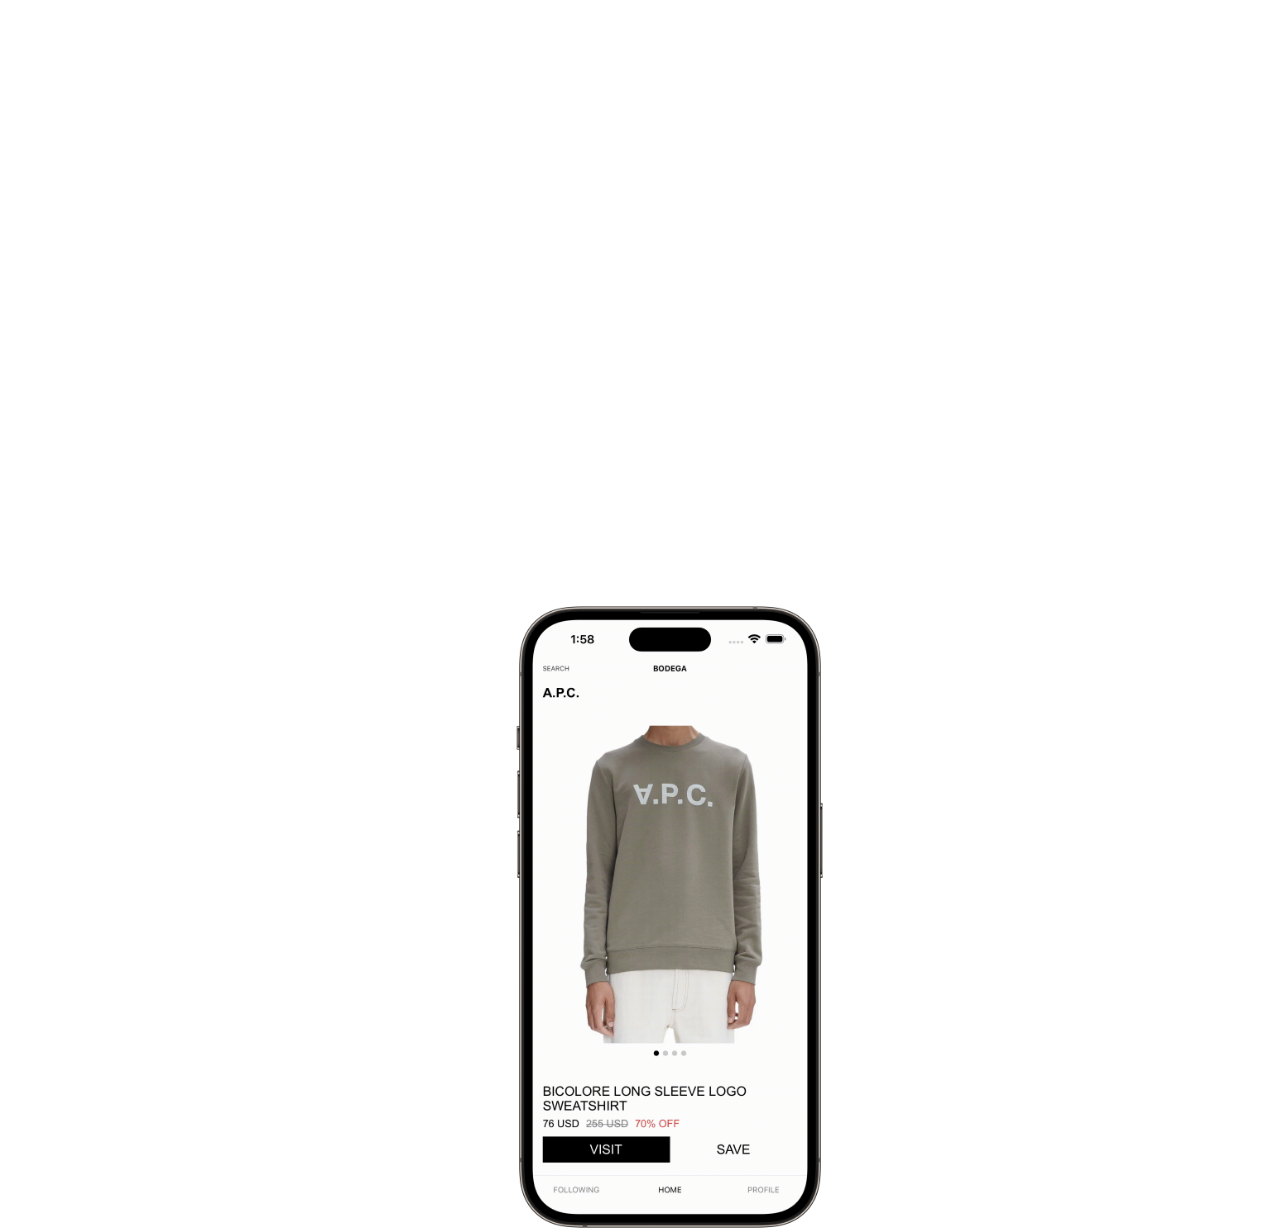
==== beta/index.html @ 0b5997a5 "[New directory] added a /beta route" ====
<!DOCTYPE html>
<!--
  Ethereal by HTML5 UP
  html5up.net | @ajlkn
  Free for personal and commercial use under the CCA 3.0 license (html5up.net/license)
-->
<html>
<head>
  <!-- Google tag (gtag.js) -->
  <script async src="https://www.googletagmanager.com/gtag/js?id=G-GBZMNVBHLN"></script> 
  <script>
    window.dataLayer = window.dataLayer || [];
    function gtag(){dataLayer.push(arguments);}
    gtag('js', new Date());

    gtag('config', 'G-GBZMNVBHLN');

    // Track button clicks
    function trackButtonClick() {
      gtag('event', 'click', {
        'event_category': 'button',
        'event_label': 'Get Early Access',
      });
    }


    function openModal() {
      document.getElementById('emailModal').style.display = 'block';
    }

    function closeModal() {
      document.getElementById('emailModal').style.display = 'none';
    }

      // Close the modal when clicking outside of it
      window.addEventListener('click', function(event) {
        if (event.target === document.getElementById('emailModal')) {
          closeModal();
        }
        if (event.target === document.getElementById('email_form_container')) {
          closeModal();
        }
      });

  </script>
  <title>BODEGA: Streamline Your Shopping Experience</title>
  <meta name="viewport" content="width=device-width, initial-scale=1, user-scalable=no" />

  <style>
    body {
      font-family: Arial, sans-serif;
      margin: 0;
      background: #ffffff;
      /* color: #000000; */
      display: flex;
      flex-direction: column;
      justify-content: space-between;
      min-height: 100vh;
      padding: 0 10%;
      overflow: hidden;
      position: relative; /* Needed for absolute positioning */
    }

    a {
      text-decoration: none;
    }

    .navbar {
      display: flex;
      justify-content: space-between;
      align-items: center;
      position: fixed;
      top: 0;
      left: 0;
      right: 0;
      /* background: #ffffff; */
      padding: 30px;
      box-sizing: border-box;
      z-index: 10;
    }

    .navbar .logo {
      color: white;
      font-size: 1.5em;
      font-weight: bold;
    }

    .header {
    text-align: center;
    padding-left: 30px;
    padding-right: 30px;
    display: flex;
    flex-direction: column;
    justify-content: center;
    width: 100%;
    gap: 15px;
    margin-top: 20vh; /* Adjust this value as needed */
    z-index: 3; /* Ensure header is on top of video */
  }

    .header-subtitle {
      font-weight: lighter;
      font-size: 4.5rem;
      color: white;
    }

    .header h1 {
      font-size: 3em;
      text-transform: uppercase;
      margin: 0;
    }

    .header h1 span {
      color: #ff69b4;
    }

    .header h2 {
      color: white;
      margin-bottom: 0.5rem;
      margin-top: 0rem;
    }

    .get-updates {
      margin-top: 1rem;
    }

    .content h2 span,
    .content p span,
    ul.benefits li span {
      color: #ff69b4;
    }

    .content {
      margin: 20px;
      text-align: justify;
      min-height: 100vh;
      display: flex;
      flex-direction: column;
      justify-content: center;
      align-items: center;
      z-index: 2; /* Ensure header is on top of video */
    }

    .content h2 {
      font-size: 2em;
      margin: 20px 0;
      text-align: center;
    }

    .content p {
      font-size: 1.2em;
      line-height: 1.6em;
    }

    .btn {
      display: inline-block;
      font-size: 1.2em;
      padding: 10px 20px;
      color: #ffffff;
      background-color: #000000;
      border: none;
      border-radius: 25px;
      transition: all 0.3s ease 0s;
      cursor: pointer;
      outline: none;
    }

    .btn:hover {
      background-color: #ff69b4;
      color: #ffffff;
    }

    .top-btn {
      display: inline-block;
      font-size: 1.2em;
      padding: 10px 20px;
      color: white;
      /* background-color: white; */
      border: white solid 1px;
      transition: all 0.3s ease 0s;
      cursor: pointer;
      outline: none;
    }

    .top-btn:hover {
      background-color: white;
      color: black;
    }

    .footer {
      bottom: 0;
      left: 0;
      right: 0;
      display: flex;
      flex-direction: row;
      justify-content: space-between;
      padding-left: 30px;
      padding-right: 30px;
      padding-bottom: 10px;
      position: fixed;
      box-sizing: border-box;
      width: 100%;
      /* background: #ffffff; */
      font-size: 0.7rem;
      z-index: 10; /* Ensure footer is on top of video */
    }

    .background-video {
      position: absolute;
      top: 0;
      left: 0;
      width: 100%;
      height: 100%;
      object-fit: cover; /* Cover entire viewport */
      filter: brightness(50%);
      z-index: 1; /* Place video behind content */
    }

    input[type="email"] {
      padding: 10px;
      font-size: 1em;
      border: 1px solid #000000;
      margin-right: 10px;
      outline: none;
      box-sizing: border-box;
      width: 50%;
      max-width: 400px;
    }

    ul.benefits {
      list-style-type: none;
      padding: 0;
    }

    ul.benefits li {
      font-size: 1.5em;
      margin: 20px 0;
    }

    /* New CSS styles */
    .header-container {
      display: flex;
      flex-direction: row;
      align-items: center;
      justify-content: center;
      z-index: 9;
    }

    .header-content {
      display: flex;
      flex-direction: column;
      align-items: center;
      justify-content: center;
      text-align: center;
    }

    .header-image {
      flex-shrink: 0;
      margin-top: 50px; /* Adjust the margin as needed */
      max-height: 70vh; /* Adjust the width as needed */
    }

    .scroll-arrow {
      position: absolute;
      bottom: 20px;
      left: 50%;
      transform: translateX(-50%);
      cursor: pointer;
      color: #000000;
      font-size: 3em;
      z-index: 3;
    }

    .content {
      margin: 20px;
      text-align: justify;
      min-height: 100vh;
      display: flex;
      flex-direction: column;
      justify-content: center;
      align-items: center;
    }

    .content-container {
      margin-top: 2rem;
      display: flex;
      flex-direction: row;
      align-items: center;
      justify-content: space-between;
      max-width: 1200px; /* Adjust the max-width as needed */
    }

    .content-image {
      flex-shrink: 0;
      margin-right: 20px; /* Adjust the margin as needed */
    }

    .content-image img {
      max-width: 20vw; /* Adjust the width as needed */
    }

    .content-text {
      flex-grow: 1;
    }

    .footer p {
      color: white;
    }

    .footer a {
      color: white;
    }

    .footer a:visited {
      color: white; /* Set the color you want for visited links */
    }

    .iphone-image-container {
      margin-top: 20px; /* Add margin to separate the image from the subtitles */
      display: flex;
      justify-content: center;
      align-items: center;
      z-index: 11;
    }

    .email_modal {
      display:none;
      position:fixed;
      top:0;
      left:0;
      width:100%;
      height:100%;
      background-color:rgba(0,0,0,0.8)
      ;z-index:20;
    }

    .email_form_container {
      position:absolute;
      top:50%;
      left:50%;
      transform:translate(-50%, -50%);
      /* background:white; */
      padding:20px;
      width: 350px;
      height: 650px;
    }

    .submit_button {
      color: white;
      background:black;
      border: none;
      height: 40px;
    }

    .submit_button:hover {
      color: white;
      background:black;
      border: none;
      height: 40px;
      cursor: pointer
    }


    .email_form{
      display: flex;
      justify-content: center;
      flex-direction: column;
    }

    .email_input {
      width: 100% !important;
      max-width: None !important;
      margin-bottom: 10px;
    }

    .email_title {
      align-self: center;
      margin-bottom: 10px;
    }


    .closeButton {
    position: absolute;
    top: 10px;
    left: 30px;
    cursor: pointer;
    background: none;
    border: none;
    font-size: 12px;
    line-height: 1;
    color: white;
  }

    /* Existing CSS */

    /* Responsive CSS */
    @media only screen and (max-width: 768px) {
    body {
      width: 80vw;
    }

    .navbar {
      padding: 20px;
    }

    .top-btn {
      font-size: .75em;

    }

    .header-subtitle {
      font-size: 2rem;

    }

    .navbar .logo {
      font-size: 1em;
    }

    .header {
      width: auto;
      padding: 20px;
    }

    .header-container {
      flex-direction: column;
      text-align: center;
    }

    .header-image {
      margin-left: 0;
      /* margin-top: 50px; */
      max-width: 50%;
    }

    .header-subtitle {
      margin-left: 0;
    }

    .content {
      margin: 10px;
    }

    .content h2 {
      font-size: 1.5em;
    }

    .content p {
      font-size: 1em;
    }

    .content-container {
      flex-direction: column;
    }

    .content-image {
      margin-right: 0;
      margin-top: 20px;
    }

    .content-image img {
      max-width: 100%;
    }

    input[type="email"] {
      width: 100%;
      margin-bottom: 10px;
    }

    ul.benefits li {
      font-size: 1.2em;
    }

    .email_form_container {
      position:absolute;
      top:57%;
      left:50%;
      transform:translate(-50%, -50%);
      /* background:white; */
      padding:20px;
      width: 350px;
      height: 650px;
    }

  }
</style>
</head>
<body>
  <div class="navbar">
    <div class="logo">BODEGA</div>
    <div class="top-button-wrapper">
      <a class="top-btn" href="javascript:void(0);" onClick="openModal(); trackButtonClick()">GET EARLY ACCESS</a>
    </div>
  </div>

  <div class="header">
    <div class="header-content">
      <div class="header-subtitles">
        <h2 class="header-subtitle">EVERYTHING ON SALE.</h2>
        <h2 class="header-subtitle">FROM ALL YOUR FAVORITE BRANDS.</h2>
        <h2 class="header-subtitle">ALL IN ONE APP.</h2>
      </div>
      <div class="iphone-image-container">
        <img class="header-image" src="../images/app3.png" />
      </div>
    </div>
  </div>

  <video autoplay loop muted playsinline class="background-video">
    <source src="../videos/background.mp4" type="video/mp4" />
    <source src="../videos/background.webm" type="video/webm" />
    Your browser does not support the video tag.
  </video>

  <!-- Email Modal -->
  <div id="emailModal" class="email_modal">
    <div class="email_form_container" onClick>
      <div class="closeButton" onclick="closeModal()">CLOSE</div> <!-- The new Close Button -->

      <iframe src="https://docs.google.com/forms/d/e/1FAIpQLSdXyfHT2VrsYnH4rwYBeaC-deVfw0izxVxoZVnJJVY5yDfONA/viewform?embedded=true" scrolling="no" width="350" height="650" frameborder="0" marginheight="0" marginwidth="0">Loading…</iframe>
    </div>
  </div>

  <div class="footer">
    <p>&copy; 2023 BODEGA</p>
    <p><a href="mailto:bodegafounders@gmail.com" target="_blank">CONTACT</a></p>
  </div>
</body>
</html>
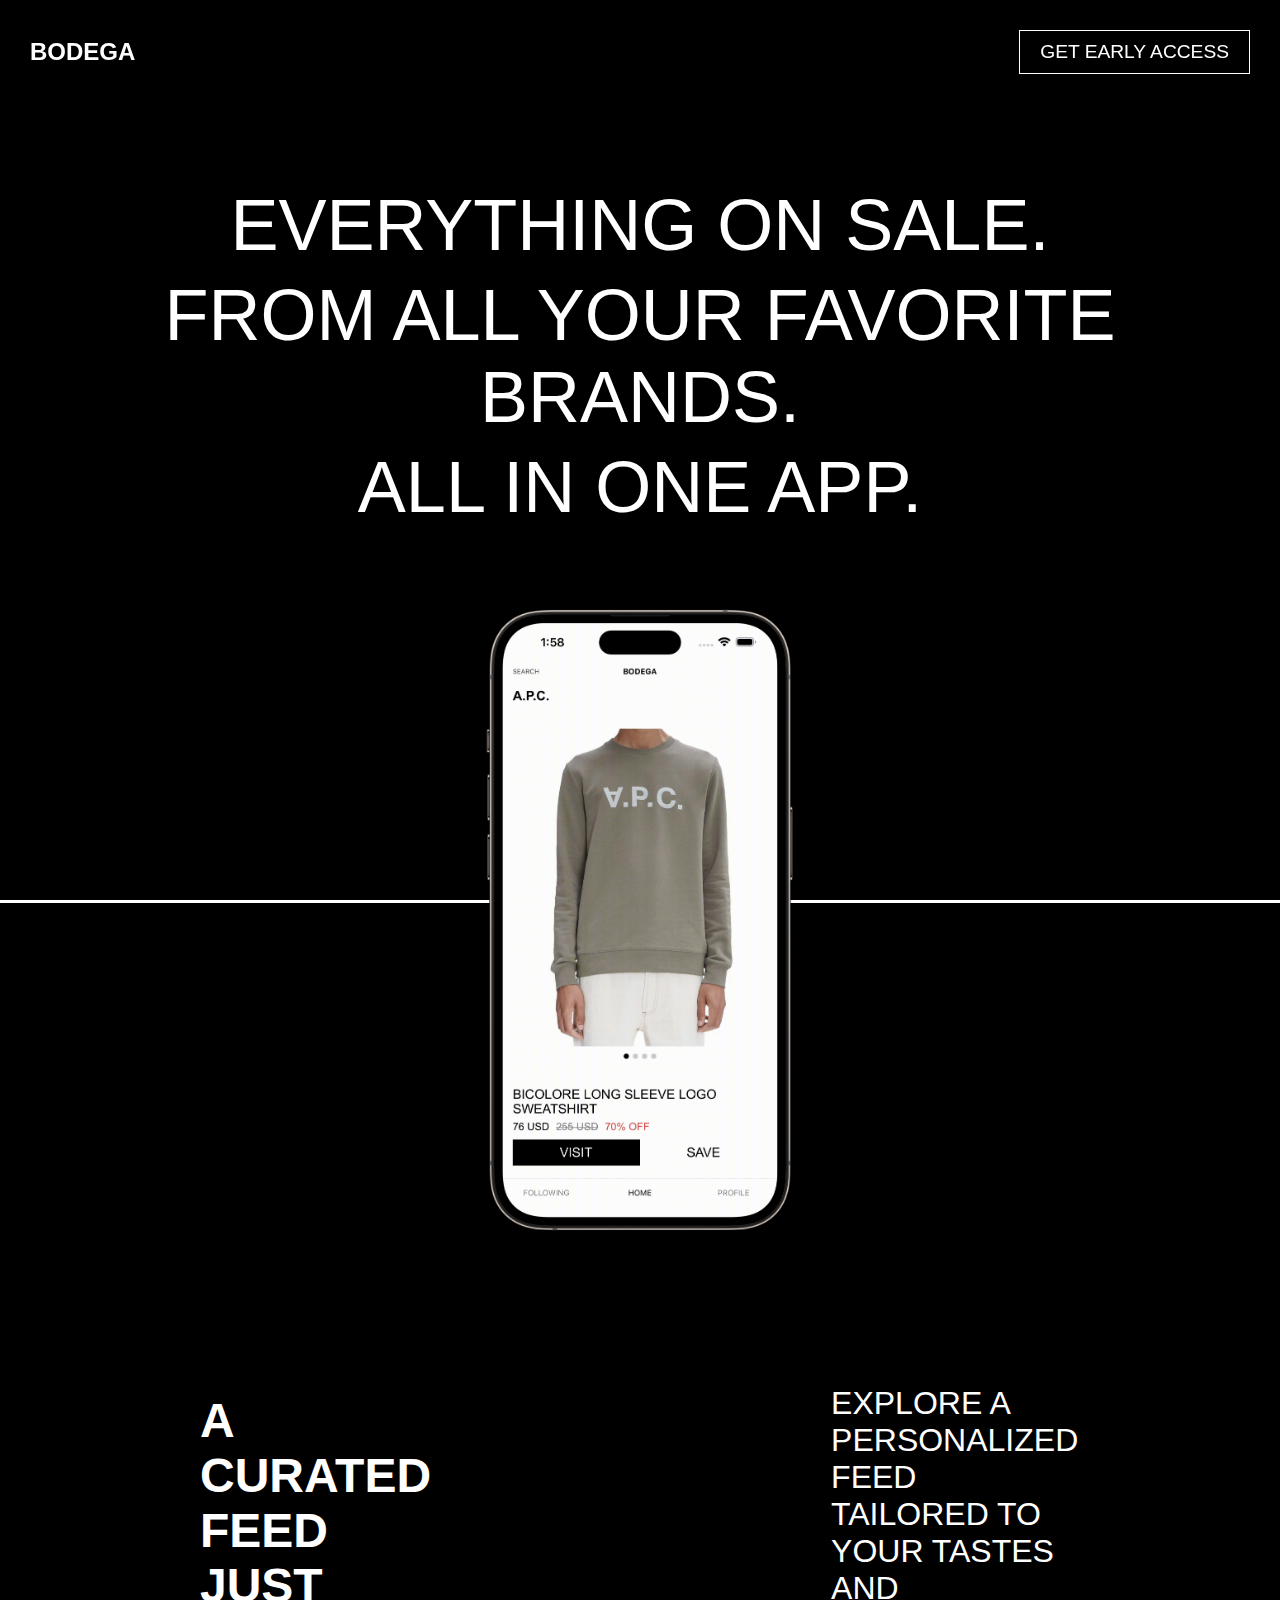
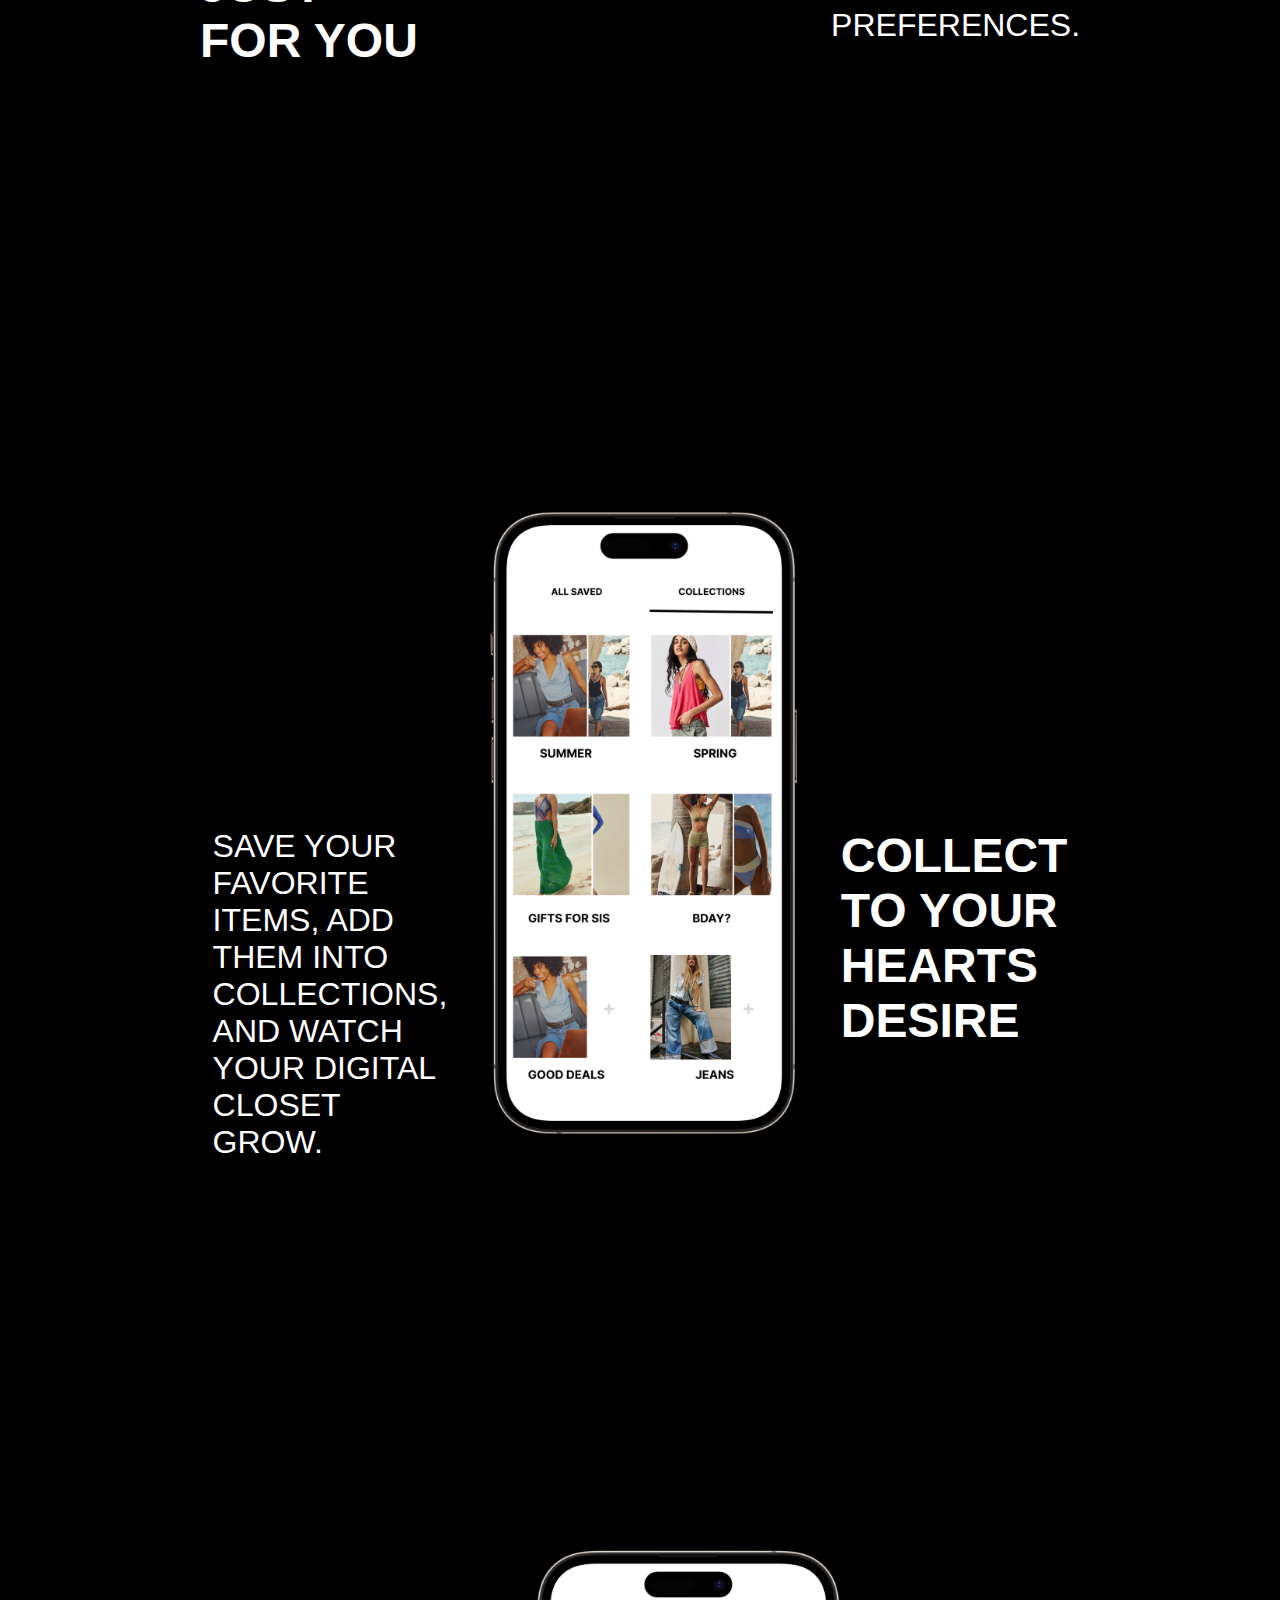
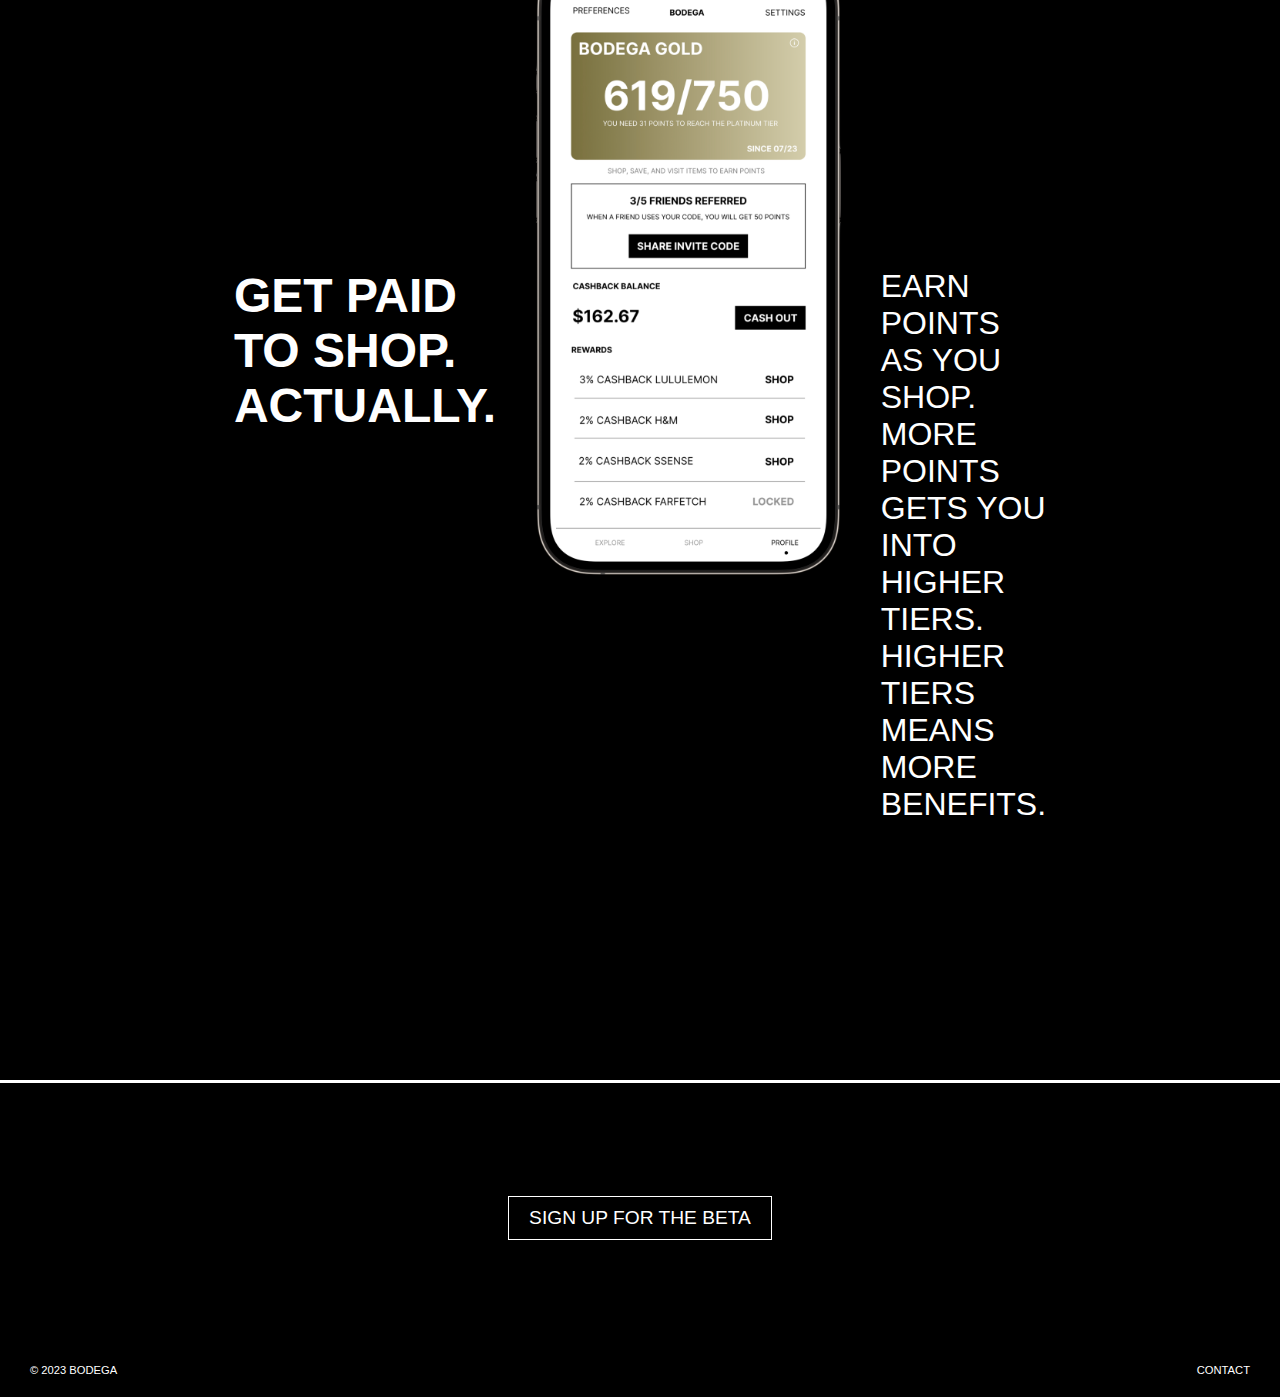
==== commit 634e5960: "[Fix] asset dirs and remove old index" ====
--- a/beta/index.html
+++ b/beta/index.html
@@ -5,525 +5,753 @@
   Free for personal and commercial use under the CCA 3.0 license (html5up.net/license)
 -->
 <html>
-<head>
-  <!-- Google tag (gtag.js) -->
-  <script async src="https://www.googletagmanager.com/gtag/js?id=G-GBZMNVBHLN"></script> 
-  <script>
-    window.dataLayer = window.dataLayer || [];
-    function gtag(){dataLayer.push(arguments);}
-    gtag('js', new Date());
-
-    gtag('config', 'G-GBZMNVBHLN');
-
-    // Track button clicks
-    function trackButtonClick() {
-      gtag('event', 'click', {
-        'event_category': 'button',
-        'event_label': 'Get Early Access',
+  <head>
+    <!-- Google tag (gtag.js) -->
+    <script
+      async
+      src="https://www.googletagmanager.com/gtag/js?id=G-GBZMNVBHLN"
+    ></script>
+    <script>
+      window.dataLayer = window.dataLayer || [];
+      function gtag() {
+        dataLayer.push(arguments);
+      }
+      gtag("js", new Date());
+
+      gtag("config", "G-GBZMNVBHLN");
+
+      // Track button clicks
+      function trackButtonClick() {
+        gtag("event", "click", {
+          event_category: "button",
+          event_label: "Get Early Access",
+        });
+      }
+
+      function openModal() {
+        document.getElementById("emailModal").style.display = "block";
+      }
+
+      function closeModal() {
+        document.getElementById("emailModal").style.display = "none";
+      }
+
+      // Close the modal when clicking outside of it
+      window.addEventListener("click", function (event) {
+        if (event.target === document.getElementById("emailModal")) {
+          closeModal();
+        }
+        if (event.target === document.getElementById("email_form_container")) {
+          closeModal();
+        }
       });
-    }
-
-
-    function openModal() {
-      document.getElementById('emailModal').style.display = 'block';
-    }
-
-    function closeModal() {
-      document.getElementById('emailModal').style.display = 'none';
-    }
-
-      // Close the modal when clicking outside of it
-      window.addEventListener('click', function(event) {
-        if (event.target === document.getElementById('emailModal')) {
-          closeModal();
-        }
-        if (event.target === document.getElementById('email_form_container')) {
-          closeModal();
-        }
-      });
-
-  </script>
-  <title>BODEGA: Streamline Your Shopping Experience</title>
-  <meta name="viewport" content="width=device-width, initial-scale=1, user-scalable=no" />
-
-  <style>
-    body {
-      font-family: Arial, sans-serif;
-      margin: 0;
-      background: #ffffff;
-      /* color: #000000; */
-      display: flex;
-      flex-direction: column;
-      justify-content: space-between;
-      min-height: 100vh;
-      padding: 0 10%;
-      overflow: hidden;
-      position: relative; /* Needed for absolute positioning */
-    }
-
-    a {
-      text-decoration: none;
-    }
-
-    .navbar {
-      display: flex;
-      justify-content: space-between;
-      align-items: center;
-      position: fixed;
-      top: 0;
-      left: 0;
-      right: 0;
-      /* background: #ffffff; */
-      padding: 30px;
-      box-sizing: border-box;
-      z-index: 10;
-    }
-
-    .navbar .logo {
-      color: white;
-      font-size: 1.5em;
-      font-weight: bold;
-    }
-
-    .header {
-    text-align: center;
-    padding-left: 30px;
-    padding-right: 30px;
-    display: flex;
-    flex-direction: column;
-    justify-content: center;
-    width: 100%;
-    gap: 15px;
-    margin-top: 20vh; /* Adjust this value as needed */
-    z-index: 3; /* Ensure header is on top of video */
-  }
-
-    .header-subtitle {
-      font-weight: lighter;
-      font-size: 4.5rem;
-      color: white;
-    }
-
-    .header h1 {
-      font-size: 3em;
-      text-transform: uppercase;
-      margin: 0;
-    }
-
-    .header h1 span {
-      color: #ff69b4;
-    }
-
-    .header h2 {
-      color: white;
-      margin-bottom: 0.5rem;
-      margin-top: 0rem;
-    }
-
-    .get-updates {
-      margin-top: 1rem;
-    }
-
-    .content h2 span,
-    .content p span,
-    ul.benefits li span {
-      color: #ff69b4;
-    }
-
-    .content {
-      margin: 20px;
-      text-align: justify;
-      min-height: 100vh;
-      display: flex;
-      flex-direction: column;
-      justify-content: center;
-      align-items: center;
-      z-index: 2; /* Ensure header is on top of video */
-    }
-
-    .content h2 {
-      font-size: 2em;
-      margin: 20px 0;
-      text-align: center;
-    }
-
-    .content p {
-      font-size: 1.2em;
-      line-height: 1.6em;
-    }
-
-    .btn {
-      display: inline-block;
-      font-size: 1.2em;
-      padding: 10px 20px;
-      color: #ffffff;
-      background-color: #000000;
-      border: none;
-      border-radius: 25px;
-      transition: all 0.3s ease 0s;
-      cursor: pointer;
-      outline: none;
-    }
-
-    .btn:hover {
-      background-color: #ff69b4;
-      color: #ffffff;
-    }
-
-    .top-btn {
-      display: inline-block;
-      font-size: 1.2em;
-      padding: 10px 20px;
-      color: white;
-      /* background-color: white; */
-      border: white solid 1px;
-      transition: all 0.3s ease 0s;
-      cursor: pointer;
-      outline: none;
-    }
-
-    .top-btn:hover {
-      background-color: white;
-      color: black;
-    }
-
-    .footer {
-      bottom: 0;
-      left: 0;
-      right: 0;
-      display: flex;
-      flex-direction: row;
-      justify-content: space-between;
-      padding-left: 30px;
-      padding-right: 30px;
-      padding-bottom: 10px;
-      position: fixed;
-      box-sizing: border-box;
-      width: 100%;
-      /* background: #ffffff; */
-      font-size: 0.7rem;
-      z-index: 10; /* Ensure footer is on top of video */
-    }
-
-    .background-video {
-      position: absolute;
-      top: 0;
-      left: 0;
-      width: 100%;
-      height: 100%;
-      object-fit: cover; /* Cover entire viewport */
-      filter: brightness(50%);
-      z-index: 1; /* Place video behind content */
-    }
-
-    input[type="email"] {
-      padding: 10px;
-      font-size: 1em;
-      border: 1px solid #000000;
-      margin-right: 10px;
-      outline: none;
-      box-sizing: border-box;
-      width: 50%;
-      max-width: 400px;
-    }
-
-    ul.benefits {
-      list-style-type: none;
-      padding: 0;
-    }
-
-    ul.benefits li {
-      font-size: 1.5em;
-      margin: 20px 0;
-    }
-
-    /* New CSS styles */
-    .header-container {
-      display: flex;
-      flex-direction: row;
-      align-items: center;
-      justify-content: center;
-      z-index: 9;
-    }
-
-    .header-content {
-      display: flex;
-      flex-direction: column;
-      align-items: center;
-      justify-content: center;
-      text-align: center;
-    }
-
-    .header-image {
-      flex-shrink: 0;
-      margin-top: 50px; /* Adjust the margin as needed */
-      max-height: 70vh; /* Adjust the width as needed */
-    }
-
-    .scroll-arrow {
-      position: absolute;
-      bottom: 20px;
-      left: 50%;
-      transform: translateX(-50%);
-      cursor: pointer;
-      color: #000000;
-      font-size: 3em;
-      z-index: 3;
-    }
-
-    .content {
-      margin: 20px;
-      text-align: justify;
-      min-height: 100vh;
-      display: flex;
-      flex-direction: column;
-      justify-content: center;
-      align-items: center;
-    }
-
-    .content-container {
-      margin-top: 2rem;
-      display: flex;
-      flex-direction: row;
-      align-items: center;
-      justify-content: space-between;
-      max-width: 1200px; /* Adjust the max-width as needed */
-    }
-
-    .content-image {
-      flex-shrink: 0;
-      margin-right: 20px; /* Adjust the margin as needed */
-    }
-
-    .content-image img {
-      max-width: 20vw; /* Adjust the width as needed */
-    }
-
-    .content-text {
-      flex-grow: 1;
-    }
-
-    .footer p {
-      color: white;
-    }
-
-    .footer a {
-      color: white;
-    }
-
-    .footer a:visited {
-      color: white; /* Set the color you want for visited links */
-    }
-
-    .iphone-image-container {
-      margin-top: 20px; /* Add margin to separate the image from the subtitles */
-      display: flex;
-      justify-content: center;
-      align-items: center;
-      z-index: 11;
-    }
-
-    .email_modal {
-      display:none;
-      position:fixed;
-      top:0;
-      left:0;
-      width:100%;
-      height:100%;
-      background-color:rgba(0,0,0,0.8)
-      ;z-index:20;
-    }
-
-    .email_form_container {
-      position:absolute;
-      top:50%;
-      left:50%;
-      transform:translate(-50%, -50%);
-      /* background:white; */
-      padding:20px;
-      width: 350px;
-      height: 650px;
-    }
-
-    .submit_button {
-      color: white;
-      background:black;
-      border: none;
-      height: 40px;
-    }
-
-    .submit_button:hover {
-      color: white;
-      background:black;
-      border: none;
-      height: 40px;
-      cursor: pointer
-    }
-
-
-    .email_form{
-      display: flex;
-      justify-content: center;
-      flex-direction: column;
-    }
-
-    .email_input {
-      width: 100% !important;
-      max-width: None !important;
-      margin-bottom: 10px;
-    }
-
-    .email_title {
-      align-self: center;
-      margin-bottom: 10px;
-    }
-
-
-    .closeButton {
-    position: absolute;
-    top: 10px;
-    left: 30px;
-    cursor: pointer;
-    background: none;
-    border: none;
-    font-size: 12px;
-    line-height: 1;
-    color: white;
-  }
-
-    /* Existing CSS */
-
-    /* Responsive CSS */
-    @media only screen and (max-width: 768px) {
-    body {
-      width: 80vw;
-    }
-
-    .navbar {
-      padding: 20px;
-    }
-
-    .top-btn {
-      font-size: .75em;
-
-    }
-
-    .header-subtitle {
-      font-size: 2rem;
-
-    }
-
-    .navbar .logo {
-      font-size: 1em;
-    }
-
-    .header {
-      width: auto;
-      padding: 20px;
-    }
-
-    .header-container {
-      flex-direction: column;
-      text-align: center;
-    }
-
-    .header-image {
-      margin-left: 0;
-      /* margin-top: 50px; */
-      max-width: 50%;
-    }
-
-    .header-subtitle {
-      margin-left: 0;
-    }
-
-    .content {
-      margin: 10px;
-    }
-
-    .content h2 {
-      font-size: 1.5em;
-    }
-
-    .content p {
-      font-size: 1em;
-    }
-
-    .content-container {
-      flex-direction: column;
-    }
-
-    .content-image {
-      margin-right: 0;
-      margin-top: 20px;
-    }
-
-    .content-image img {
-      max-width: 100%;
-    }
-
-    input[type="email"] {
-      width: 100%;
-      margin-bottom: 10px;
-    }
-
-    ul.benefits li {
-      font-size: 1.2em;
-    }
-
-    .email_form_container {
-      position:absolute;
-      top:57%;
-      left:50%;
-      transform:translate(-50%, -50%);
-      /* background:white; */
-      padding:20px;
-      width: 350px;
-      height: 650px;
-    }
-
-  }
-</style>
-</head>
-<body>
-  <div class="navbar">
-    <div class="logo">BODEGA</div>
-    <div class="top-button-wrapper">
-      <a class="top-btn" href="javascript:void(0);" onClick="openModal(); trackButtonClick()">GET EARLY ACCESS</a>
+    </script>
+    <title>BODEGA: Streamline Your Shopping Experience</title>
+    <meta
+      name="viewport"
+      content="width=device-width, initial-scale=1, user-scalable=no"
+    />
+
+    <style>
+      body {
+        font-family: Arial, sans-serif;
+        margin: 0;
+        background: #000000;
+        /* color: #000000; */
+        display: flex;
+        flex-direction: column;
+        justify-content: space-between;
+        min-height: 100vh;
+        overflow-x: hidden;
+        position: relative; /* Needed for absolute positioning */
+      }
+
+      a {
+        text-decoration: none;
+      }
+
+      .navbar {
+        display: flex;
+        justify-content: space-between;
+        align-items: center;
+        position: fixed;
+        top: 0;
+        left: 0;
+        right: 0;
+        /* background: #ffffff; */
+        padding: 30px;
+        box-sizing: border-box;
+        z-index: 20;
+      }
+
+      .navbar .logo {
+        color: white;
+        font-size: 1.5em;
+        font-weight: bold;
+      }
+
+      .header-container {
+        position: relative;
+        overflow: hidden;
+        height: 80vh;
+      }
+
+      .header {
+        text-align: center;
+        /* padding: 30px;  */
+        display: flex;
+        flex-direction: column;
+        justify-content: center;
+        align-items: center;
+        position: relative;
+        z-index: 1; /* Place the content above the video */
+        padding: 0 10%;
+        min-height: 100vh;
+      }
+
+      .header-subtitles {
+        font-size: 2rem;
+      }
+
+      .header-subtitle {
+        margin-top: 50px; /* Adjust the margin-top value as needed */
+        font-weight: lighter;
+        font-size: 4.5rem;
+        color: white;
+      }
+
+      .header h1 {
+        font-size: 3em;
+        text-transform: uppercase;
+        margin: 0;
+      }
+
+      .header h1 span {
+        color: #ff69b4;
+      }
+
+      .header h2 {
+        color: white;
+        margin-bottom: 0.5rem;
+        margin-top: 0rem;
+      }
+
+      .get-updates {
+        margin-top: 1rem;
+      }
+
+      .content h2 span,
+      .content p span,
+      ul.benefits li span {
+        color: #ff69b4;
+      }
+
+      .content {
+        margin: 20px;
+        text-align: justify;
+        min-height: 100vh;
+        display: flex;
+        flex-direction: column;
+        justify-content: center;
+        align-items: center;
+        z-index: 2; /* Ensure header is on top of video */
+      }
+
+      .content h2 {
+        font-size: 2em;
+        margin: 20px 0;
+        text-align: center;
+      }
+
+      .content p {
+        font-size: 1.2em;
+        line-height: 1.6em;
+      }
+
+      .btn {
+        display: inline-block;
+        font-size: 1.2em;
+        padding: 10px 20px;
+        color: #ffffff;
+        background-color: #000000;
+        border: none;
+        border-radius: 25px;
+        transition: all 0.3s ease 0s;
+        cursor: pointer;
+        outline: none;
+      }
+
+      .btn:hover {
+        background-color: #ff69b4;
+        color: #ffffff;
+      }
+
+      .top-btn {
+        display: inline-block;
+        font-size: 1.2em;
+        padding: 10px 20px;
+        color: white;
+        /* background-color: white; */
+        border: white solid 1px;
+        transition: all 0.3s ease 0s;
+        cursor: pointer;
+        outline: none;
+      }
+
+      .top-btn:hover {
+        background-color: white;
+        color: black;
+      }
+
+      .footer {
+        bottom: 0;
+        left: 0;
+        right: 0;
+        display: flex;
+        flex-direction: row;
+        justify-content: space-between;
+        padding-left: 30px;
+        padding-right: 30px;
+        padding-bottom: 10px;
+        /* position: fixed; */
+        box-sizing: border-box;
+        width: 100%;
+        background: black;
+        font-size: 0.7rem;
+        z-index: 10; /* Ensure footer is on top of video */
+      }
+
+      .background-video {
+        position: fixed;
+        top: 0;
+        left: 0;
+        width: 100%;
+        height: 100%;
+        object-fit: cover;
+        filter: brightness(50%);
+        z-index: -10; /* Move the video behind the content */
+      }
+
+      input[type="email"] {
+        padding: 10px;
+        font-size: 1em;
+        border: 1px solid #000000;
+        margin-right: 10px;
+        outline: none;
+        box-sizing: border-box;
+        width: 50%;
+        max-width: 400px;
+      }
+
+      ul.benefits {
+        list-style-type: none;
+        padding: 0;
+      }
+
+      ul.benefits li {
+        font-size: 1.5em;
+        margin: 20px 0;
+      }
+
+      /* New CSS styles */
+      .header-container {
+        display: flex;
+        flex-direction: row;
+        align-items: center;
+        justify-content: center;
+        z-index: 9;
+      }
+
+      .header-content {
+        display: flex;
+        flex-direction: column;
+        align-items: center;
+        justify-content: center;
+        text-align: center;
+      }
+
+      .scroll-arrow {
+        position: absolute;
+        bottom: 20px;
+        left: 50%;
+        transform: translateX(-50%);
+        cursor: pointer;
+        color: #000000;
+        font-size: 3em;
+        z-index: 3;
+      }
+
+      .content {
+        margin: 20px;
+        text-align: justify;
+        min-height: 100vh;
+        display: flex;
+        flex-direction: column;
+        justify-content: center;
+        align-items: center;
+      }
+
+      .content-container {
+        /* margin-top: 2rem; */
+        display: flex;
+        flex-direction: row;
+        align-items: center;
+        justify-content: space-between;
+
+        /* max-width: 1200px; */
+      }
+
+      .first-content-text {
+        display: flex;
+        flex-direction: row;
+        gap: 400px;
+        padding-left: 20vw;
+        padding-right: 20vw;
+      }
+
+      .content-text {
+        display: flex;
+        flex-direction: row-reverse;
+        gap: 40px;
+        padding-left: 20vw;
+        padding-right: 20vw;
+      }
+
+      .alt-content-text {
+        display: flex;
+        flex-direction: row;
+        gap: 40px;
+        padding-left: 20vw;
+        padding-right: 20vw;
+      }
+
+      .first-content-column {
+        flex: 1;
+        color: white;
+      }
+
+      .content-column {
+        flex: 1;
+        color: white;
+      }
+
+      .content-column h2 {
+        margin-top: 40vh;
+      }
+
+      .content-column p {
+        margin-top: 40vh;
+      }
+      /* Style the new section and button */
+      .bottom-section {
+        background-color: black;
+        border-top: white solid 3px;
+
+        display: flex;
+        justify-content: center;
+        align-items: center;
+        height: 30vh; /* Adjust the height as needed */
+        /* position: fixed; */
+        bottom: 0;
+        left: 0;
+        right: 0;
+        z-index: 10;
+      }
+
+      .bottom-section-btn {
+        display: inline-block;
+        font-size: 1.2em;
+        padding: 10px 20px;
+        color: white;
+        /* background-color: white; */
+        border: white solid 1px;
+        transition: all 0.3s ease 0s;
+        cursor: pointer;
+        outline: none;
+      }
+
+      .bottom-section-btn:hover {
+        background-color: white;
+        color: black;
+      }
+
+      .footer p {
+        color: white;
+      }
+
+      .footer a {
+        color: white;
+      }
+
+      .footer a:visited {
+        color: white; /* Set the color you want for visited links */
+      }
+
+      .iphone-image-container {
+        display: flex;
+        justify-content: center;
+        align-items: center;
+        z-index: 11;
+        position: sticky; /* Change this line */
+        margin-top: 20vh;
+        top: 60vh; /* Add this line */
+        height: 0;
+      }
+
+      .iphone-image {
+        flex-shrink: 0;
+        margin-top: 40px; /* Adjust the margin as needed */
+        max-height: 70vh; /* Adjust the width as needed */
+      }
+
+      .email_modal {
+        display: none;
+        position: fixed;
+        top: 0;
+        left: 0;
+        width: 100%;
+        height: 100%;
+        background-color: rgba(0, 0, 0, 0.8);
+        z-index: 20;
+      }
+
+      .email_form_container {
+        position: absolute;
+        top: 50%;
+        left: 50%;
+        transform: translate(-50%, -50%);
+        /* background:white; */
+        padding: 20px;
+        width: 350px;
+        height: 650px;
+      }
+
+      .submit_button {
+        color: white;
+        background: black;
+        border: none;
+        height: 40px;
+      }
+
+      .submit_button:hover {
+        color: white;
+        background: black;
+        border: none;
+        height: 40px;
+        cursor: pointer;
+      }
+
+      .email_form {
+        display: flex;
+        justify-content: center;
+        flex-direction: column;
+      }
+
+      .email_input {
+        width: 100% !important;
+        max-width: None !important;
+        margin-bottom: 10px;
+      }
+
+      .email_title {
+        align-self: center;
+        margin-bottom: 10px;
+      }
+
+      .closeButton {
+        position: absolute;
+        top: 10px;
+        left: 30px;
+        cursor: pointer;
+        background: none;
+        border: none;
+        font-size: 12px;
+        line-height: 1;
+        color: white;
+      }
+
+      .section {
+        /* min-height: 100vh; */
+        display: flex;
+        flex-direction: column;
+        justify-content: center;
+        align-items: center;
+        color: white; /* Set text color to white */
+        font-size: 2em; /* Adjust font size as needed */
+        z-index: 10;
+      }
+
+      .first-section-seperator {
+        height: 50vh;
+        background-color: black;
+        z-index: 10;
+      }
+
+      .section-seperator {
+        height: 40vh;
+        background-color: black;
+        z-index: 10;
+      }
+
+      /* Responsive CSS */
+      @media only screen and (max-width: 900px) {
+        .navbar {
+          padding: 20px;
+        }
+
+        .top-btn {
+          font-size: 0.75em;
+        }
+
+        .header-subtitle {
+          font-size: 2rem;
+        }
+
+        .navbar .logo {
+          font-size: 1em;
+        }
+
+        .header-container {
+          flex-direction: column;
+          text-align: center;
+        }
+
+        .section-seperator {
+          height: 20vh;
+        }
+
+        .iphone-image-container {
+          top: 32vh; /* Add this line */
+        }
+
+        .iphone-image {
+          margin-left: 0;
+          /* margin-top: 50px; */
+          max-width: 40%;
+        }
+
+        .header-subtitle {
+          margin-left: 0;
+        }
+
+        .content {
+          margin: 10px;
+        }
+
+        .content h2 {
+          font-size: 1.5em;
+        }
+
+        .content p {
+          font-size: 1em;
+        }
+
+        .content-column h2 {
+          margin-top: 0vh;
+          text-align: center;
+        }
+
+        .first-content-text {
+          margin-top: 40px;
+          text-align: center;
+          padding-left: 0vw;
+          padding-right: 0vw;
+        }
+
+        .content-column p {
+          margin-top: 0vh;
+        }
+
+        .mobile-hidden {
+          display: none;
+        }
+
+        .content-container {
+          margin-top: 20vh;
+        }
+
+        .content-text {
+          flex-direction: column-reverse;
+          align-items: center;
+          padding-left: 0vh;
+          padding-right: 0vh;
+        }
+
+        .alt-content-text {
+          flex-direction: column-reverse;
+          align-items: center;
+          padding-left: 0vh;
+          padding-right: 0vh;
+        }
+        .content-image {
+          margin-right: 0;
+          margin-top: 20px;
+        }
+
+        .content-image img {
+          max-width: 100%;
+        }
+
+        input[type="email"] {
+          width: 100%;
+          margin-bottom: 10px;
+        }
+
+        ul.benefits li {
+          font-size: 1.2em;
+        }
+
+        .email_form_container {
+          position: absolute;
+          top: 57%;
+          left: 50%;
+          transform: translate(-50%, -50%);
+          /* background:white; */
+          padding: 20px;
+          width: 350px;
+          height: 650px;
+        }
+      }
+    </style>
+  </head>
+  <body>
+    <div class="navbar">
+      <div class="logo">BODEGA</div>
+      <div class="top-button-wrapper">
+        <a
+          class="top-btn"
+          href="javascript:void(0);"
+          onClick="openModal(); trackButtonClick()"
+          >GET EARLY ACCESS</a
+        >
+      </div>
     </div>
-  </div>
-
-  <div class="header">
-    <div class="header-content">
-      <div class="header-subtitles">
-        <h2 class="header-subtitle">EVERYTHING ON SALE.</h2>
-        <h2 class="header-subtitle">FROM ALL YOUR FAVORITE BRANDS.</h2>
-        <h2 class="header-subtitle">ALL IN ONE APP.</h2>
+
+    <div>
+      <video autoplay loop muted playsinline class="background-video">
+        <source src="../videos/background.mp4" type="video/mp4" />
+        <source src="../videos/background.webm" type="video/webm" />
+        Your browser does not support the video tag.
+      </video>
+      <div class="header-container">
+        <div class="header">
+          <div class="header-content">
+            <div class="header-subtitles">
+              <h2 class="header-subtitle">EVERYTHING ON SALE.</h2>
+              <h2 class="header-subtitle">FROM ALL YOUR FAVORITE BRANDS.</h2>
+              <h2 class="header-subtitle">ALL IN ONE APP.</h2>
+            </div>
+          </div>
+        </div>
       </div>
       <div class="iphone-image-container">
-        <img class="header-image" src="../images/app3.png" />
+        <img class="iphone-image" src="../images/app3.png" />
+      </div>
+      <div
+        class="first-section-seperator"
+        style="border-top: 3px solid white"
+      ></div>
+    </div>
+    <div class="section" style="background-color: black">
+      <div class="content-container">
+        <div class="first-content-text">
+          <div class="first-content-column">
+            <h2>A CURATED FEED JUST FOR YOU</h2>
+          </div>
+          <div class="first-content-column mobile-hidden">
+            <p style="text-transform: uppercase">
+              Explore a personalized feed tailored to your tastes and
+              preferences.
+            </p>
+          </div>
+        </div>
       </div>
     </div>
-  </div>
-
-  <video autoplay loop muted playsinline class="background-video">
-    <source src="../videos/background.mp4" type="video/mp4" />
-    <source src="../videos/background.webm" type="video/webm" />
-    Your browser does not support the video tag.
-  </video>
-
-  <!-- Email Modal -->
-  <div id="emailModal" class="email_modal">
-    <div class="email_form_container" onClick>
-      <div class="closeButton" onclick="closeModal()">CLOSE</div> <!-- The new Close Button -->
-
-      <iframe src="https://docs.google.com/forms/d/e/1FAIpQLSdXyfHT2VrsYnH4rwYBeaC-deVfw0izxVxoZVnJJVY5yDfONA/viewform?embedded=true" scrolling="no" width="350" height="650" frameborder="0" marginheight="0" marginwidth="0">Loading…</iframe>
+
+    <div class="section-seperator"></div>
+    <div
+      class="section"
+      style="
+        /* background: rgba(0, 0, 0, 0.8);
+        border-top: 3px solid white;
+        border-bottom: 3px solid white; */
+        background: black;
+        padding-bottom: 25vh;
+      "
+    >
+      <div class="content-container">
+        <div class="content-text">
+          <div class="content-column">
+            <h2>COLLECT TO YOUR HEARTS DESIRE</h2>
+          </div>
+          <img class="iphone-image" src="../images/bodega_collections.png" />
+
+          <div class="content-column mobile-hidden">
+            <p style="text-transform: uppercase">
+              Save your favorite items, add them into collections, and watch
+              your digital closet grow.
+            </p>
+          </div>
+        </div>
+      </div>
     </div>
-  </div>
-
-  <div class="footer">
-    <p>&copy; 2023 BODEGA</p>
-    <p><a href="mailto:bodegafounders@gmail.com" target="_blank">CONTACT</a></p>
-  </div>
-</body>
-</html>+
+    <div class="section-seperator" style="height: 10vh"></div>
+    <div class="section" style="background-color: black; padding-bottom: 25vh">
+      <div class="content-container">
+        <div class="alt-content-text">
+          <div class="content-column">
+            <h2>GET PAID TO SHOP. ACTUALLY.</h2>
+          </div>
+          <img class="iphone-image" src="../images/bodega_rewards.png" />
+
+          <div class="content-column mobile-hidden">
+            <p style="text-transform: uppercase">
+              Earn points as you shop. More points gets you into higher tiers.
+              Higher tiers means more benefits.
+            </p>
+          </div>
+        </div>
+      </div>
+    </div>
+
+    <!-- New section with the class "bottom-section" -->
+    <div class="bottom-section">
+      <div class="bottom-section-button">
+        <a
+          href="javascript:void(0);"
+          class="bottom-section-btn"
+          onClick="openModal();"
+        >
+          SIGN UP FOR THE BETA
+        </a>
+      </div>
+    </div>
+
+    <!-- Email Modal -->
+    <div id="emailModal" class="email_modal">
+      <div class="email_form_container" onClick>
+        <div class="closeButton" onclick="closeModal()">CLOSE</div>
+        <!-- The new Close Button -->
+
+        <iframe
+          src="https://docs.google.com/forms/d/e/1FAIpQLSfne81F15svX7XoLRr-9-1lC6y2uuW1KwQmQ2hSy2QY7luLeg/viewform?embedded=true"
+          scrolling="no"
+          width="350"
+          height="650"
+          frameborder="0"
+          marginheight="0"
+          marginwidth="0"
+          >Loading…</iframe
+        >
+      </div>
+    </div>
+
+    <div class="footer">
+      <p>&copy; 2023 BODEGA</p>
+      <p>
+        <a href="mailto:bodegafounders@gmail.com" target="_blank">CONTACT</a>
+      </p>
+    </div>
+  </body>
+</html>
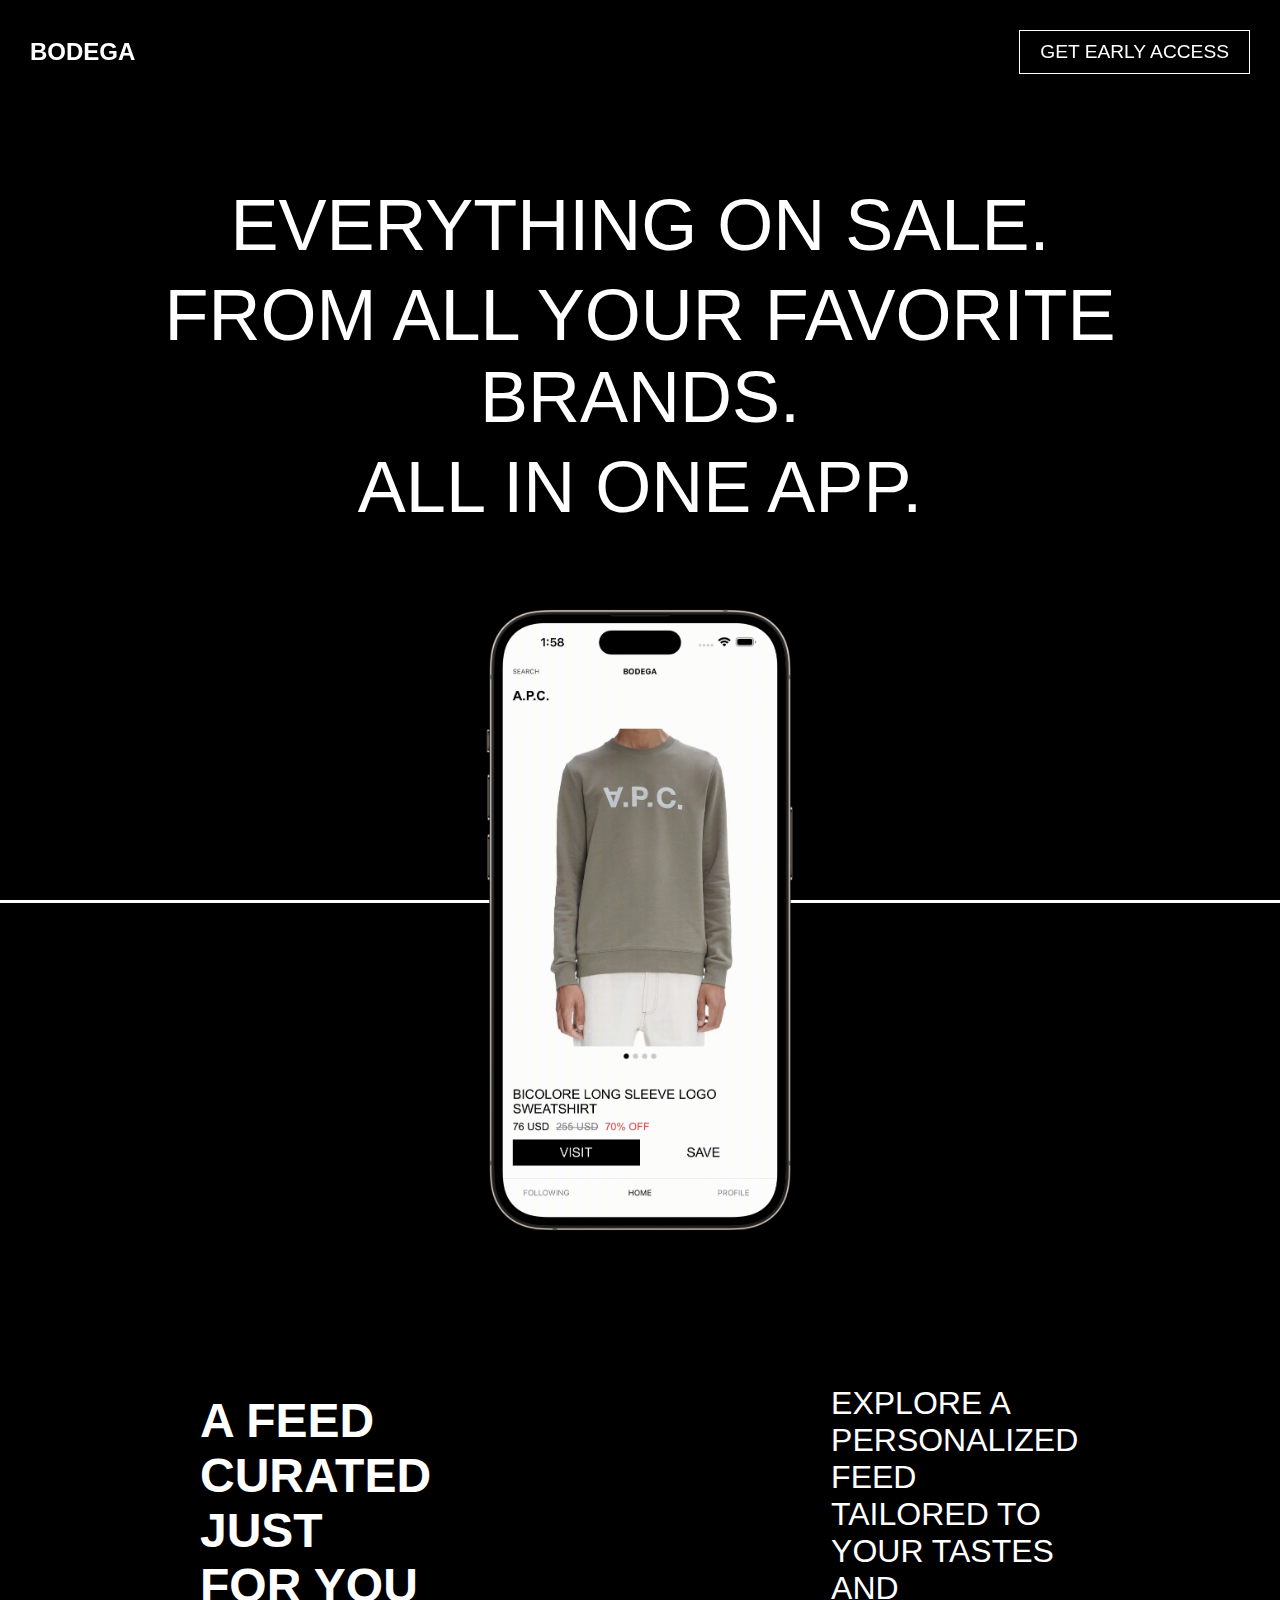
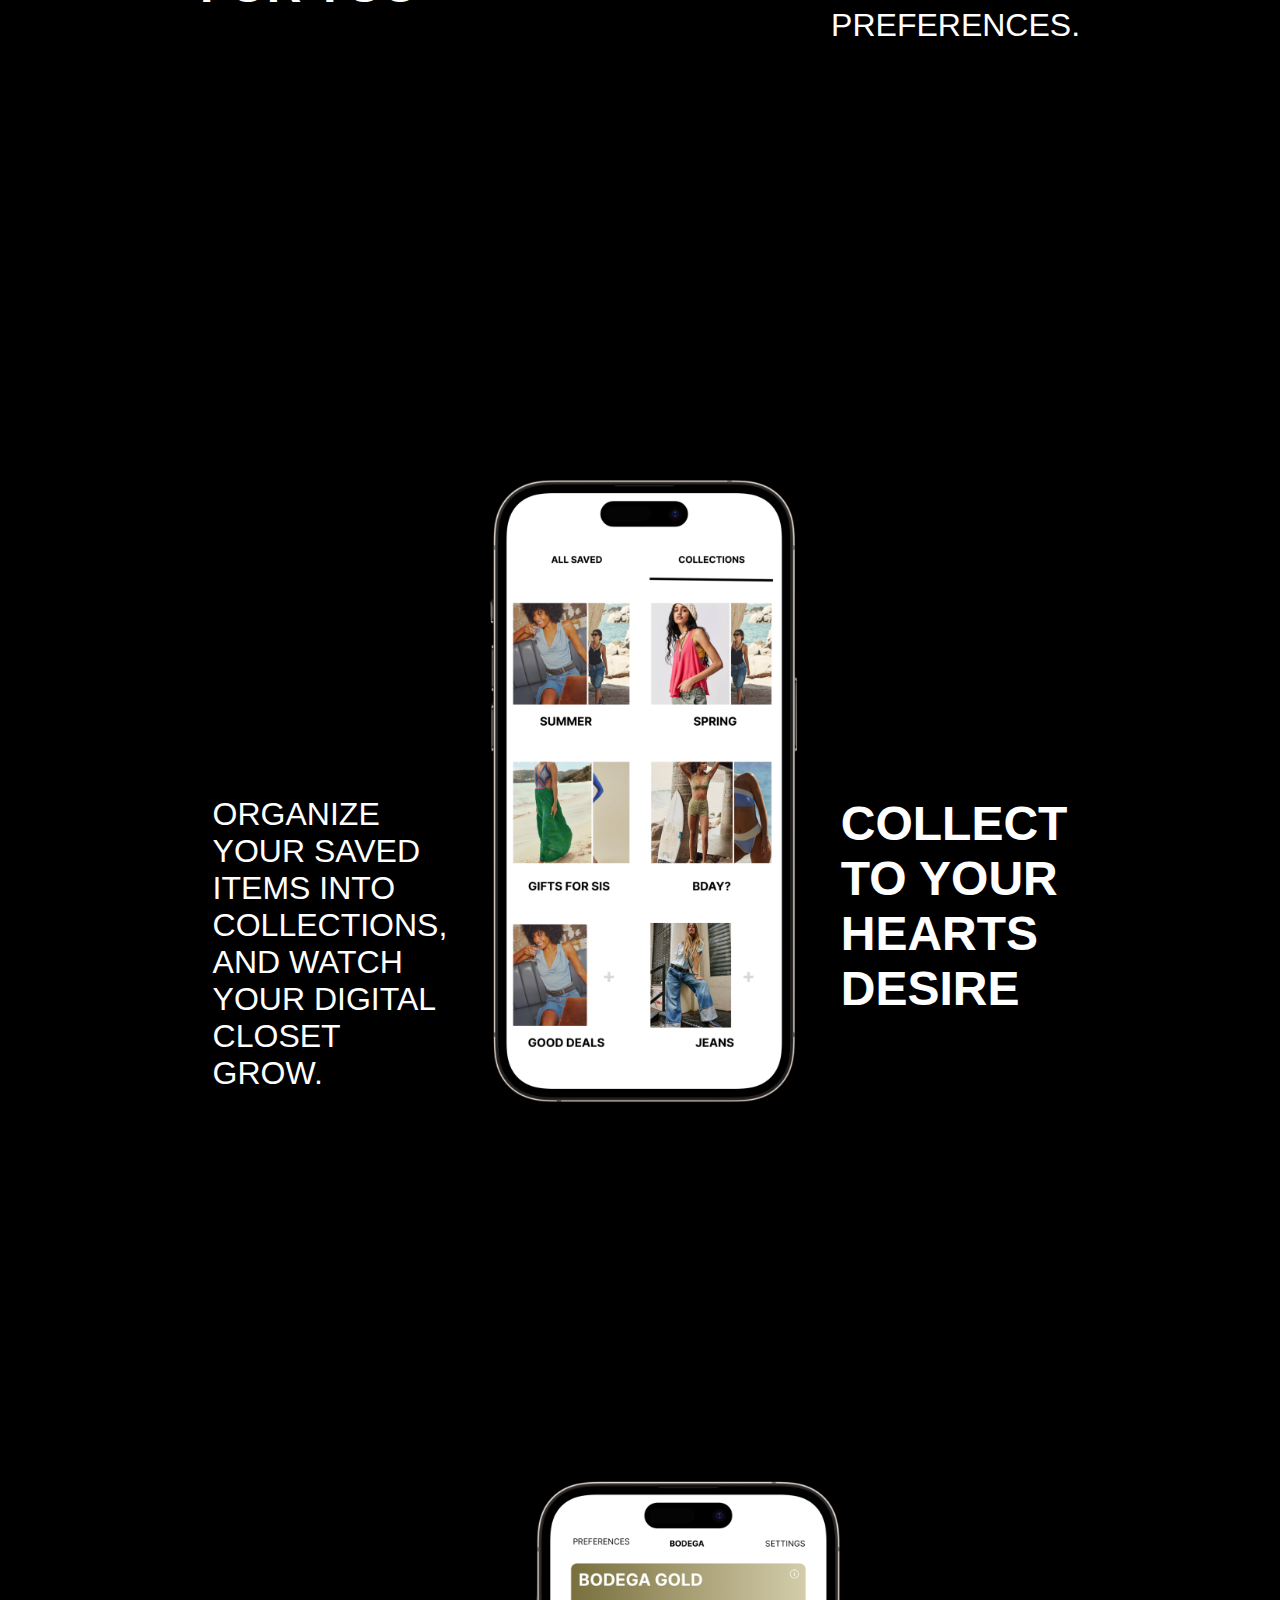
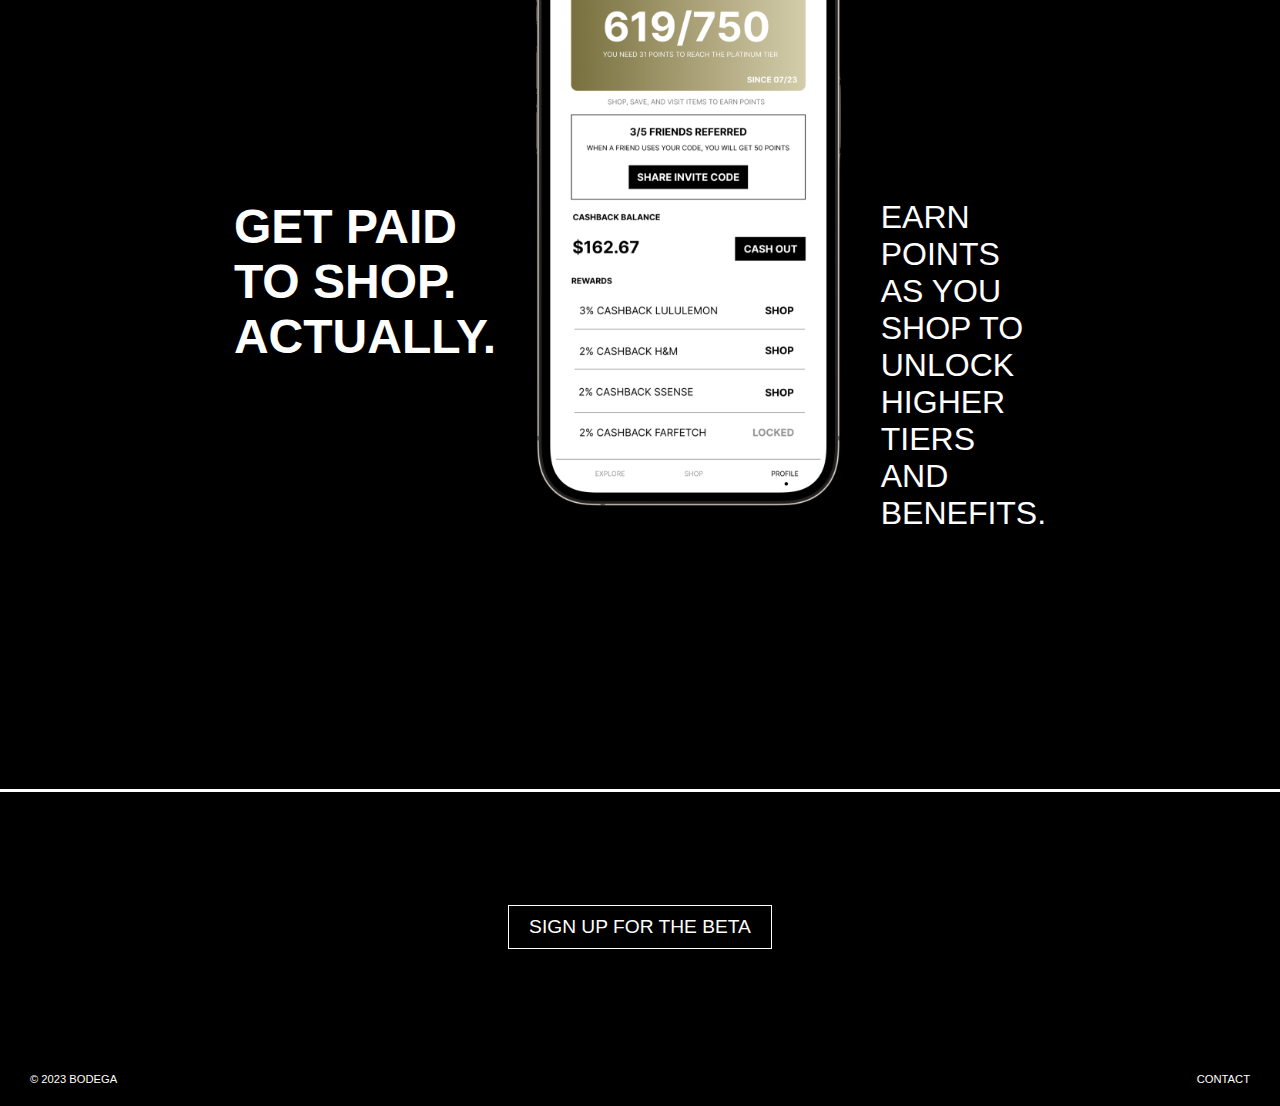
==== commit f1ca691d: "[Fix] better text" ====
--- a/beta/index.html
+++ b/beta/index.html
@@ -656,7 +656,7 @@
       <div class="content-container">
         <div class="first-content-text">
           <div class="first-content-column">
-            <h2>A CURATED FEED JUST FOR YOU</h2>
+            <h2>A FEED CURATED JUST FOR YOU</h2>
           </div>
           <div class="first-content-column mobile-hidden">
             <p style="text-transform: uppercase">
@@ -688,8 +688,8 @@
 
           <div class="content-column mobile-hidden">
             <p style="text-transform: uppercase">
-              Save your favorite items, add them into collections, and watch
-              your digital closet grow.
+              Organize your saved items into collections, and watch your digital
+              closet grow.
             </p>
           </div>
         </div>
@@ -707,8 +707,7 @@
 
           <div class="content-column mobile-hidden">
             <p style="text-transform: uppercase">
-              Earn points as you shop. More points gets you into higher tiers.
-              Higher tiers means more benefits.
+              Earn points as you shop to unlock higher tiers and benefits.
             </p>
           </div>
         </div>
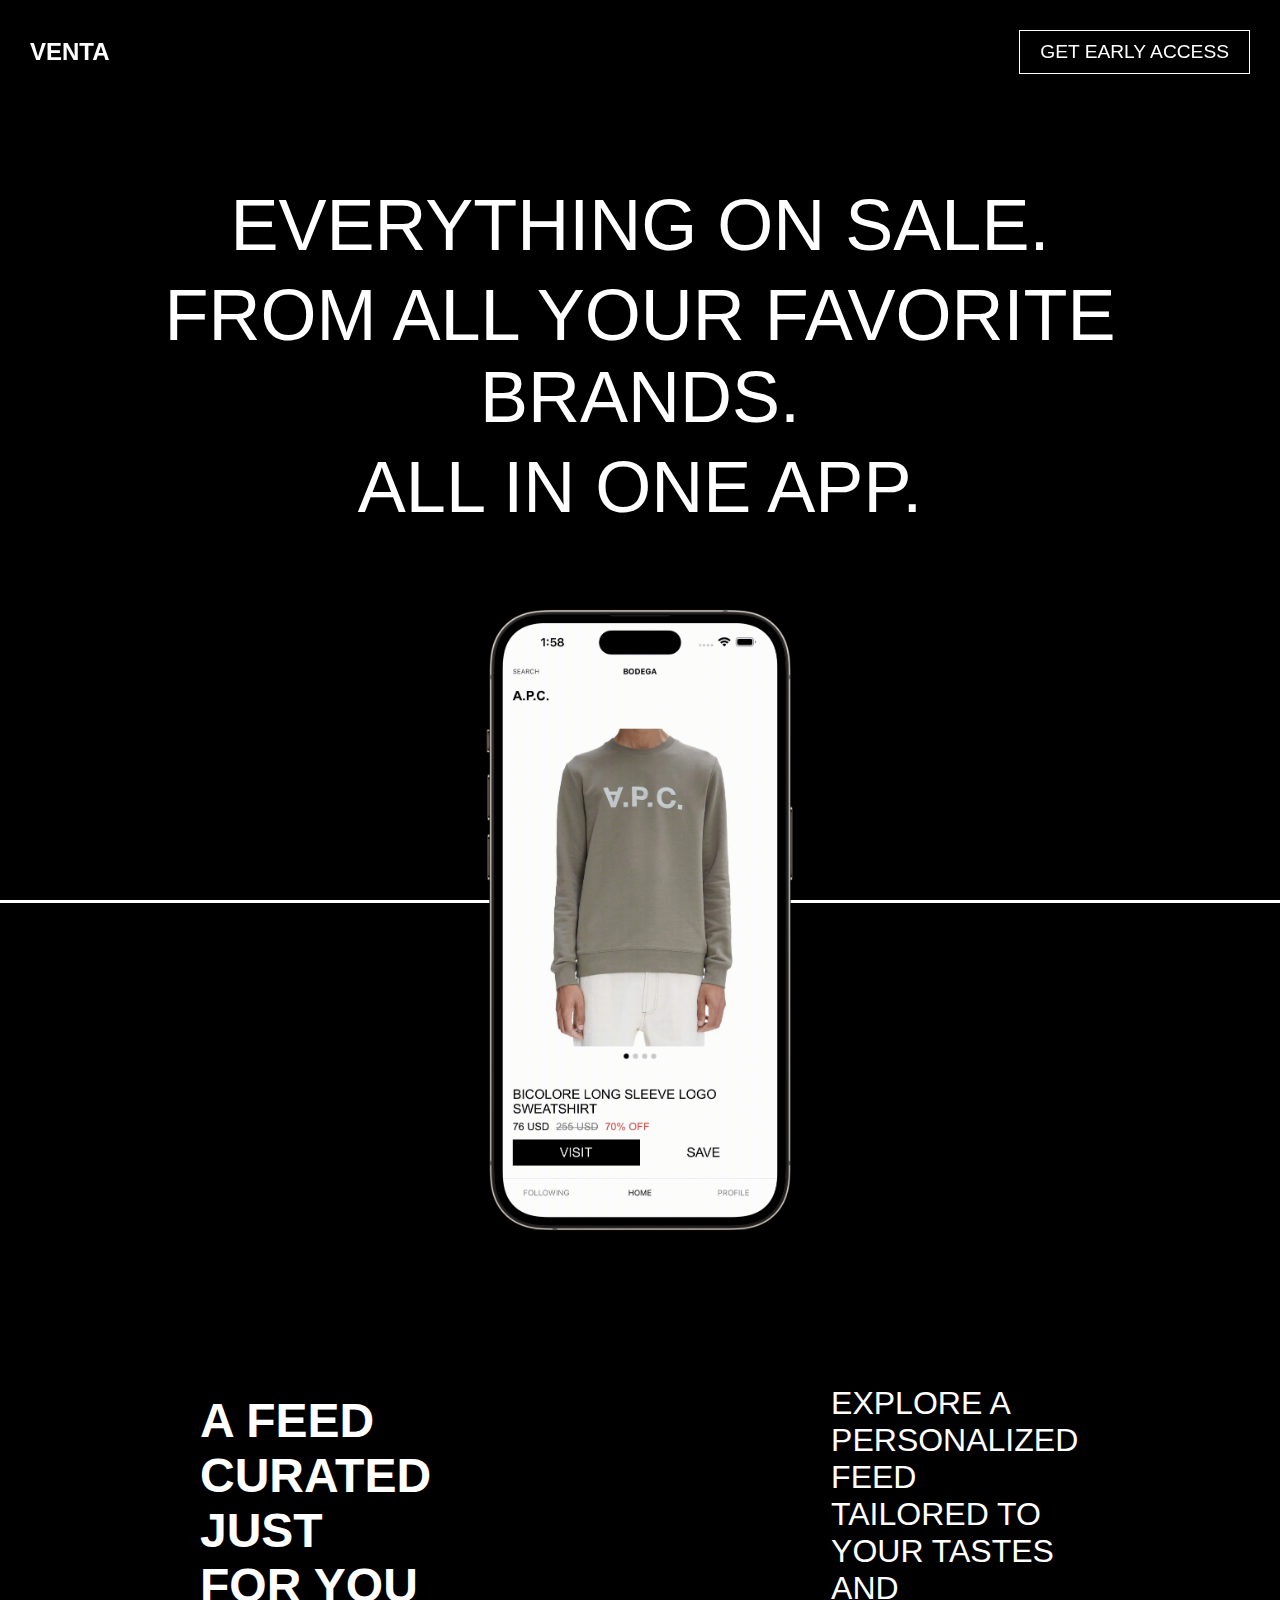
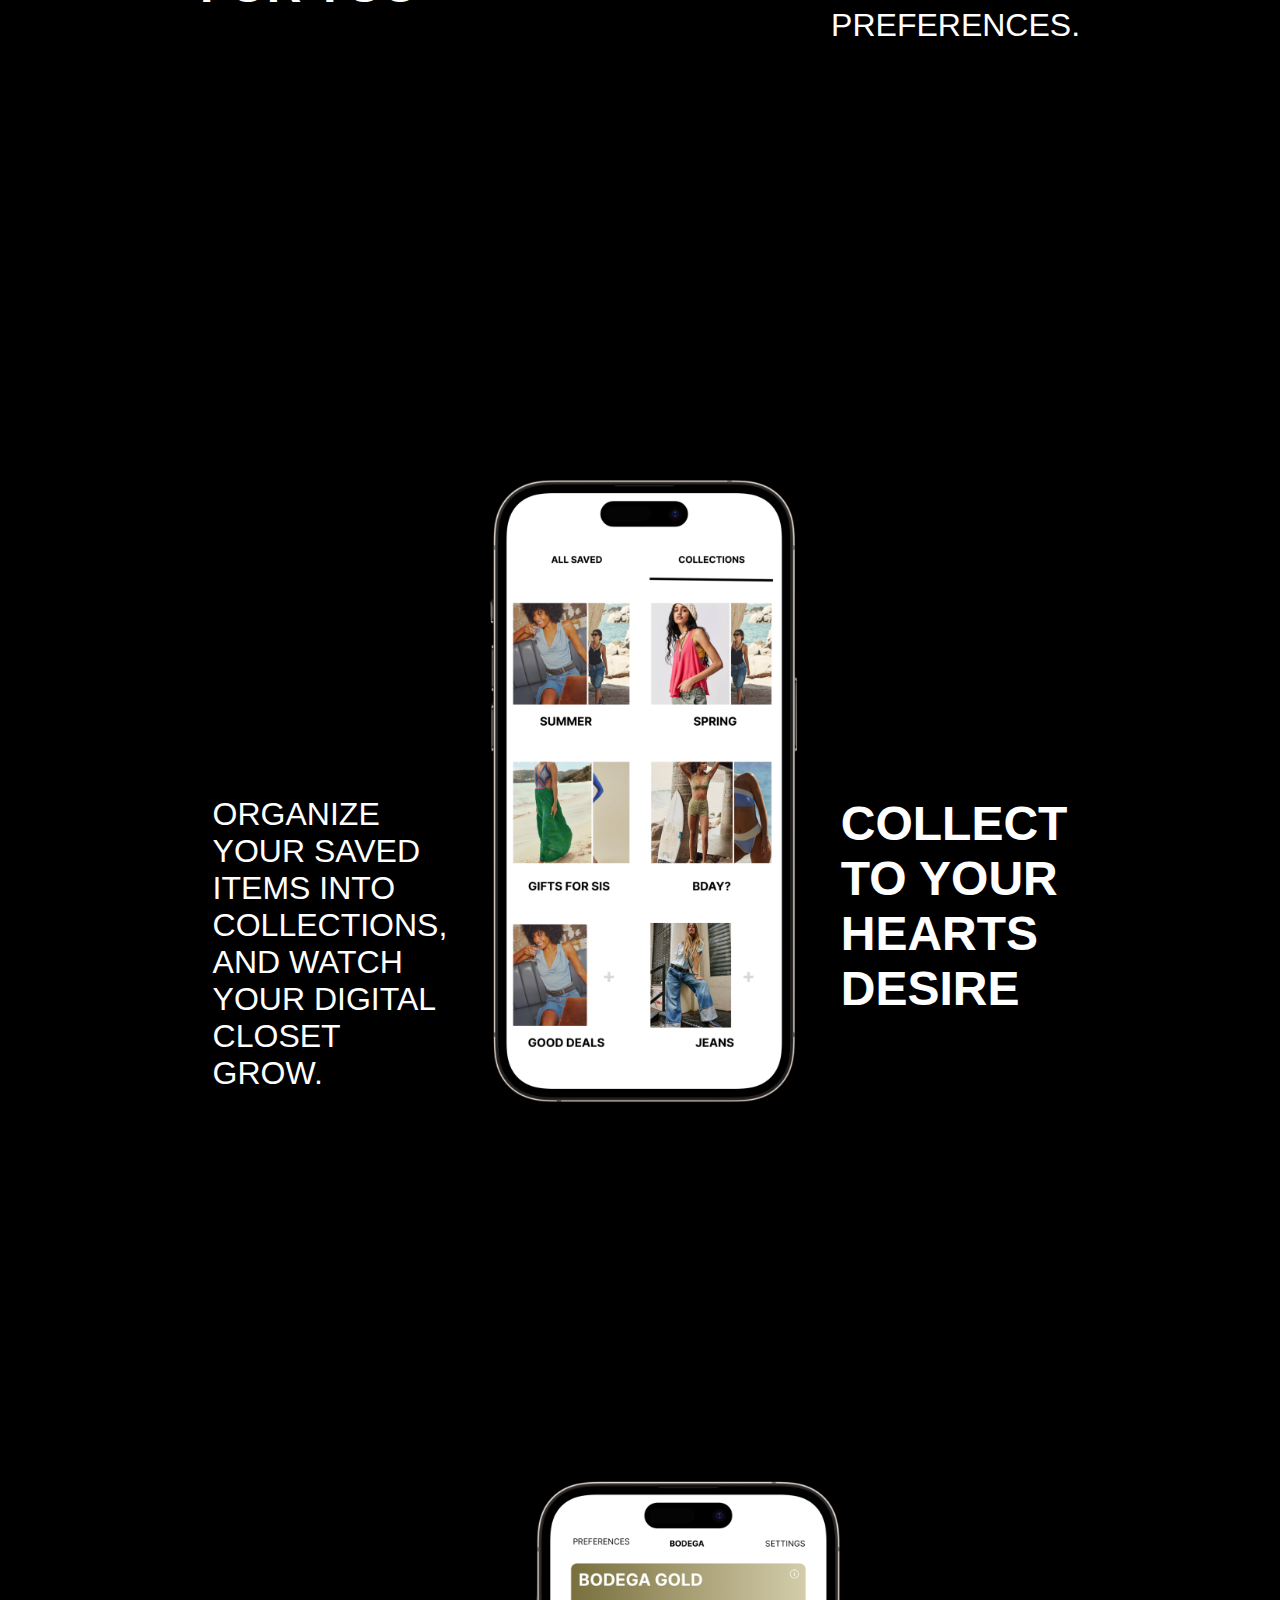
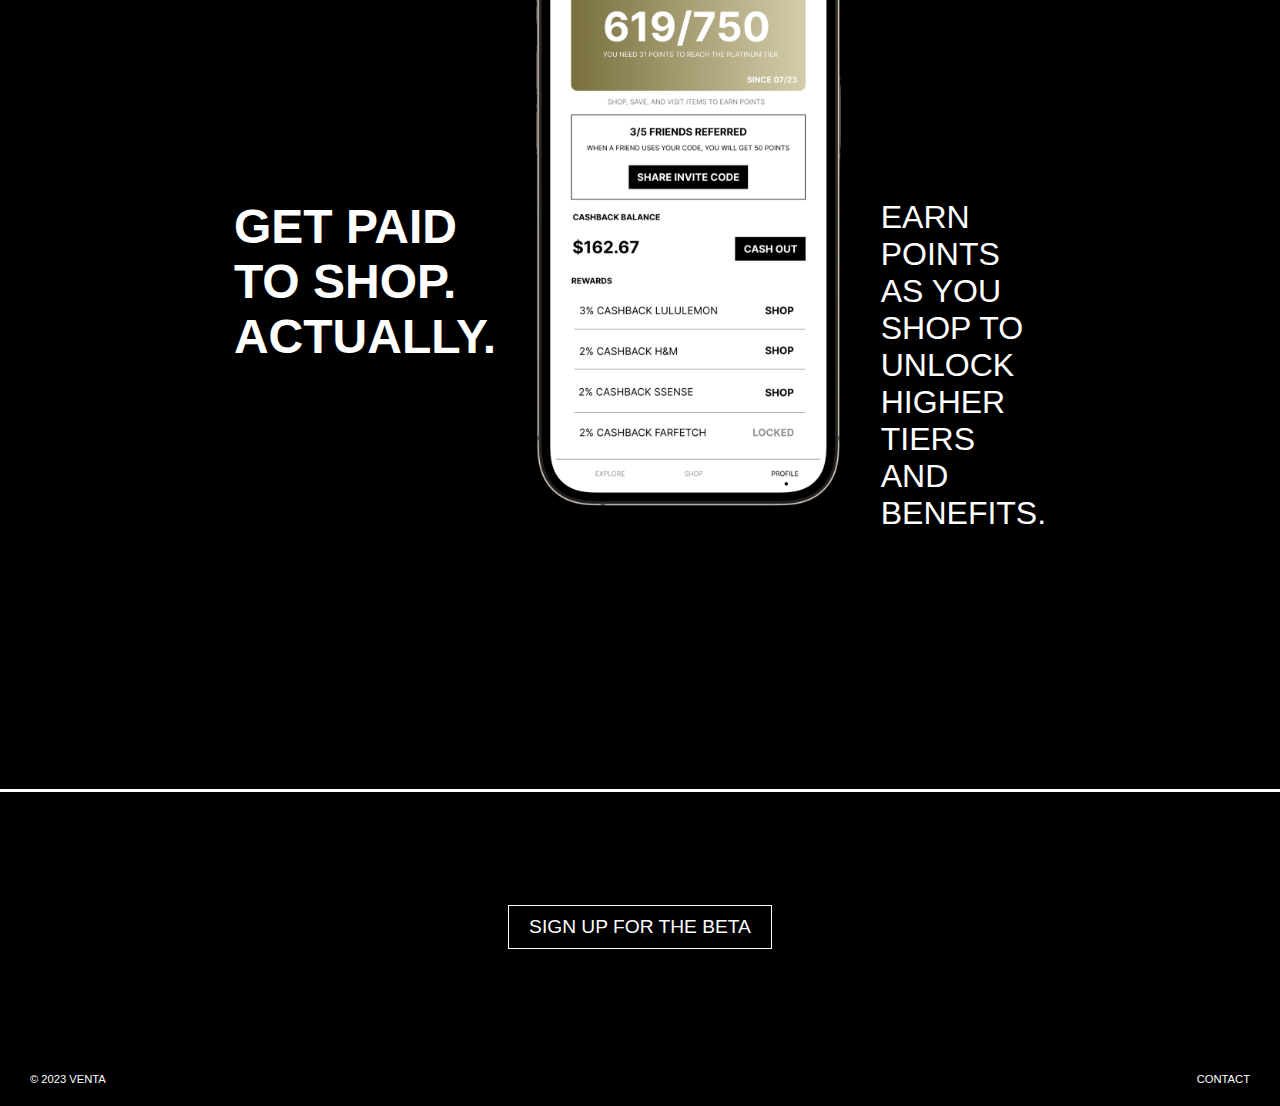
==== commit 6135e8b0: "rename to venta" ====
--- a/beta/index.html
+++ b/beta/index.html
@@ -46,7 +46,7 @@
         }
       });
     </script>
-    <title>BODEGA: Streamline Your Shopping Experience</title>
+    <title>VENTA: Access the Beta Now</title>
     <meta
       name="viewport"
       content="width=device-width, initial-scale=1, user-scalable=no"
@@ -616,7 +616,7 @@
   </head>
   <body>
     <div class="navbar">
-      <div class="logo">BODEGA</div>
+      <div class="logo">VENTA</div>
       <div class="top-button-wrapper">
         <a
           class="top-btn"
@@ -747,7 +747,7 @@
     </div>
 
     <div class="footer">
-      <p>&copy; 2023 BODEGA</p>
+      <p>&copy; 2023 VENTA</p>
       <p>
         <a href="mailto:bodegafounders@gmail.com" target="_blank">CONTACT</a>
       </p>
